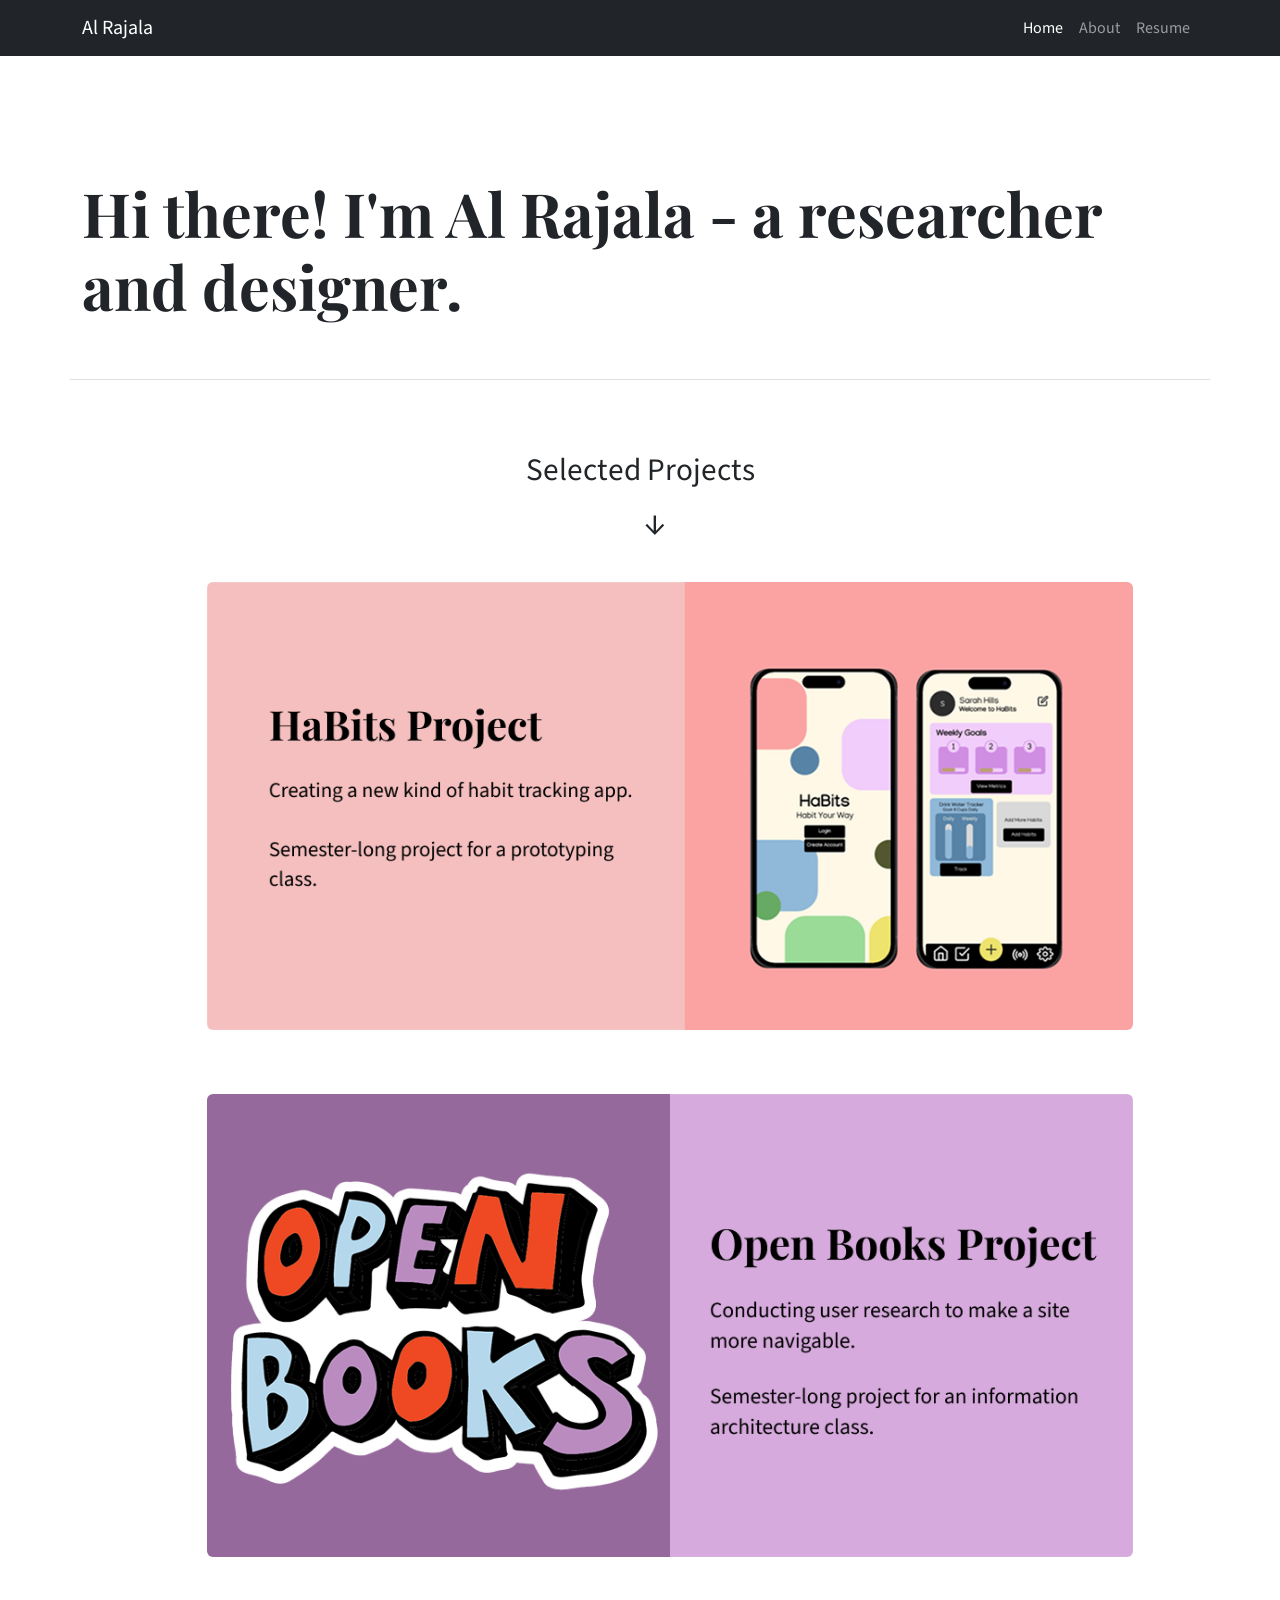
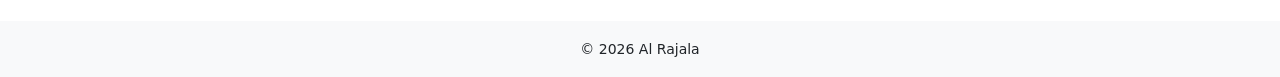
==== index.html @ c2e00888 "Add files via upload" ====
<!DOCTYPE html>
<html lang="en">
<head>
  <meta charset="UTF-8">
  <meta name="viewport" content="width=device-width, initial-scale=1">
  <title>Home | My Portfolio</title>
  <link href="https://cdn.jsdelivr.net/npm/bootstrap@5.3.3/dist/css/bootstrap.min.css" rel="stylesheet">
  <link href="css/style.css" rel="stylesheet">

  <link rel="preconnect" href="https://fonts.googleapis.com">
<link rel="preconnect" href="https://fonts.gstatic.com" crossorigin>
<link href="https://fonts.googleapis.com/css2?family=Playfair+Display:ital,wght@0,400..900;1,400..900&family=Source+Sans+3:ital,wght@0,200..900;1,200..900&display=swap" rel="stylesheet">
</head>
<body>
  <!-- Sticky navigation bar -->
  <nav class="navbar navbar-expand-md navbar-dark bg-dark sticky-top">
    <div class="container">
      <a class="navbar-brand" href="index.html">Al Rajala</a>
      <button class="navbar-toggler" type="button" data-bs-toggle="collapse" data-bs-target="#mainNav"
              aria-controls="mainNav" aria-expanded="false" aria-label="Toggle navigation">
        <span class="navbar-toggler-icon"></span>
      </button>
      <div class="collapse navbar-collapse" id="mainNav">
        <ul class="navbar-nav ms-auto">
          <li class="nav-item"><a class="nav-link active" href="index.html" aria-current="page">Home</a></li>
          <li class="nav-item"><a class="nav-link" href="about.html">About</a></li>
          <li class="nav-item"><a class="nav-link" target="_blank" href="Rajala Web Design Resume Oct 2026.pdf">Resume</a></li>
        </ul>
      </div>
    </div>
  </nav>

  <main class="container py-4">

    <div class="row mt-5 mb-5"></div>
    <!-- Row 1: full-width heading -->
    <div class="row mt-5">
      <div class="col-12">
        <h1>Hi there! I'm Al Rajala - a researcher and designer.</h1>
      </div>
    </div>

    <div class="row mt-5 border-top">
      <center>
        <br><br><br>
        <h4>Selected Projects</h4>
        <p style="font-size: 35px">&#8595;</p>
      </center>

    </div>

    <!-- Row 2: image, 12 cols below large, 10 cols at large+ ; links to project page -->
    <div class="row mt-3">
      <div class="col-1"></div>
      <div class="col-lg-10">
        <p>
        <a href="habits.html">
          <img src="images/habitstile.png" class="img-fluid rounded" alt="Featured project placeholder image">
        </a></p>
        <br><br>
        <p>
        <a href="openbooks.html">
          <img src="images/openbookstile.png" class="img-fluid rounded" alt="Featured project placeholder image">
        </a></p>
      </div>
      <div class="col-1"></div>
    </div>
  </main>

  <footer class="bg-light text-center py-3 mt-4">
    <small>&copy; 2026 Al Rajala</small>
  </footer>

  <script src="https://cdn.jsdelivr.net/npm/bootstrap@5.3.3/dist/js/bootstrap.bundle.min.js"></script>
</body>
</html>
---- css/style.css ----
/* Custom styles — Bootstrap handles most layout */
body {
  display: flex;
  flex-direction: column;
  min-height: 100vh;
}
main { flex: 1; }
a img:hover { opacity: 0.85; }

.sidebar-sticky{ 
  top: 5rem;
}

h1{
  font-family: "Playfair Display", serif;
  font-size: 3.815rem;
  font-weight: 700;
}

h2{
  font-family: "Playfair Display", serif;
  font-size: 3.052rem; 
  font-weight: 700;
}

h3{
  font-family: "Playfair Display", serif; 
  font-size: 2.441rem; 
  font-weight: 700;
  scroll-margin-top: 100px;
}

h4{
  font-family: "Source Sans 3", sans-serif;
  font-size: 1.953rem;
  font-weight: 400;
}

h5{
  font-family: "Source Sans 3", sans-serif;
  font-size: 1.563rem;
  font-weight: 400;
}

h6{
  font-family: "Source Sans 3", sans-serif;
  font-size: 1.25rem; 
  font-weight: 400;
}

p{
  font-family: "Source Sans 3", sans-serif;
  font-size: 1rem;
  text-indent: 30px;
}

.sidebar{ 
  font-family: "Source Sans 3", sans-serif;
  font-size: 1rem;
  text-decoration: none;
}

.nav-item{ 
  font-family: "Source Sans 3", sans-serif !important;
}

.navbar-brand{ 
    font-family: "Source Sans 3", sans-serif !important;

}

a{
  color:#2C97A8;
}

a:hover{
  color:#3BBCD1;
}



.playfair-display-specs {
  font-family: "Playfair Display", serif;
  font-optical-sizing: auto;
  font-weight: 400;
  font-style: normal;
}


.source-sans-3-specs {
  font-family: "Source Sans 3", sans-serif;
  font-optical-sizing: auto;
  font-weight: 400;
  font-style: normal;
}
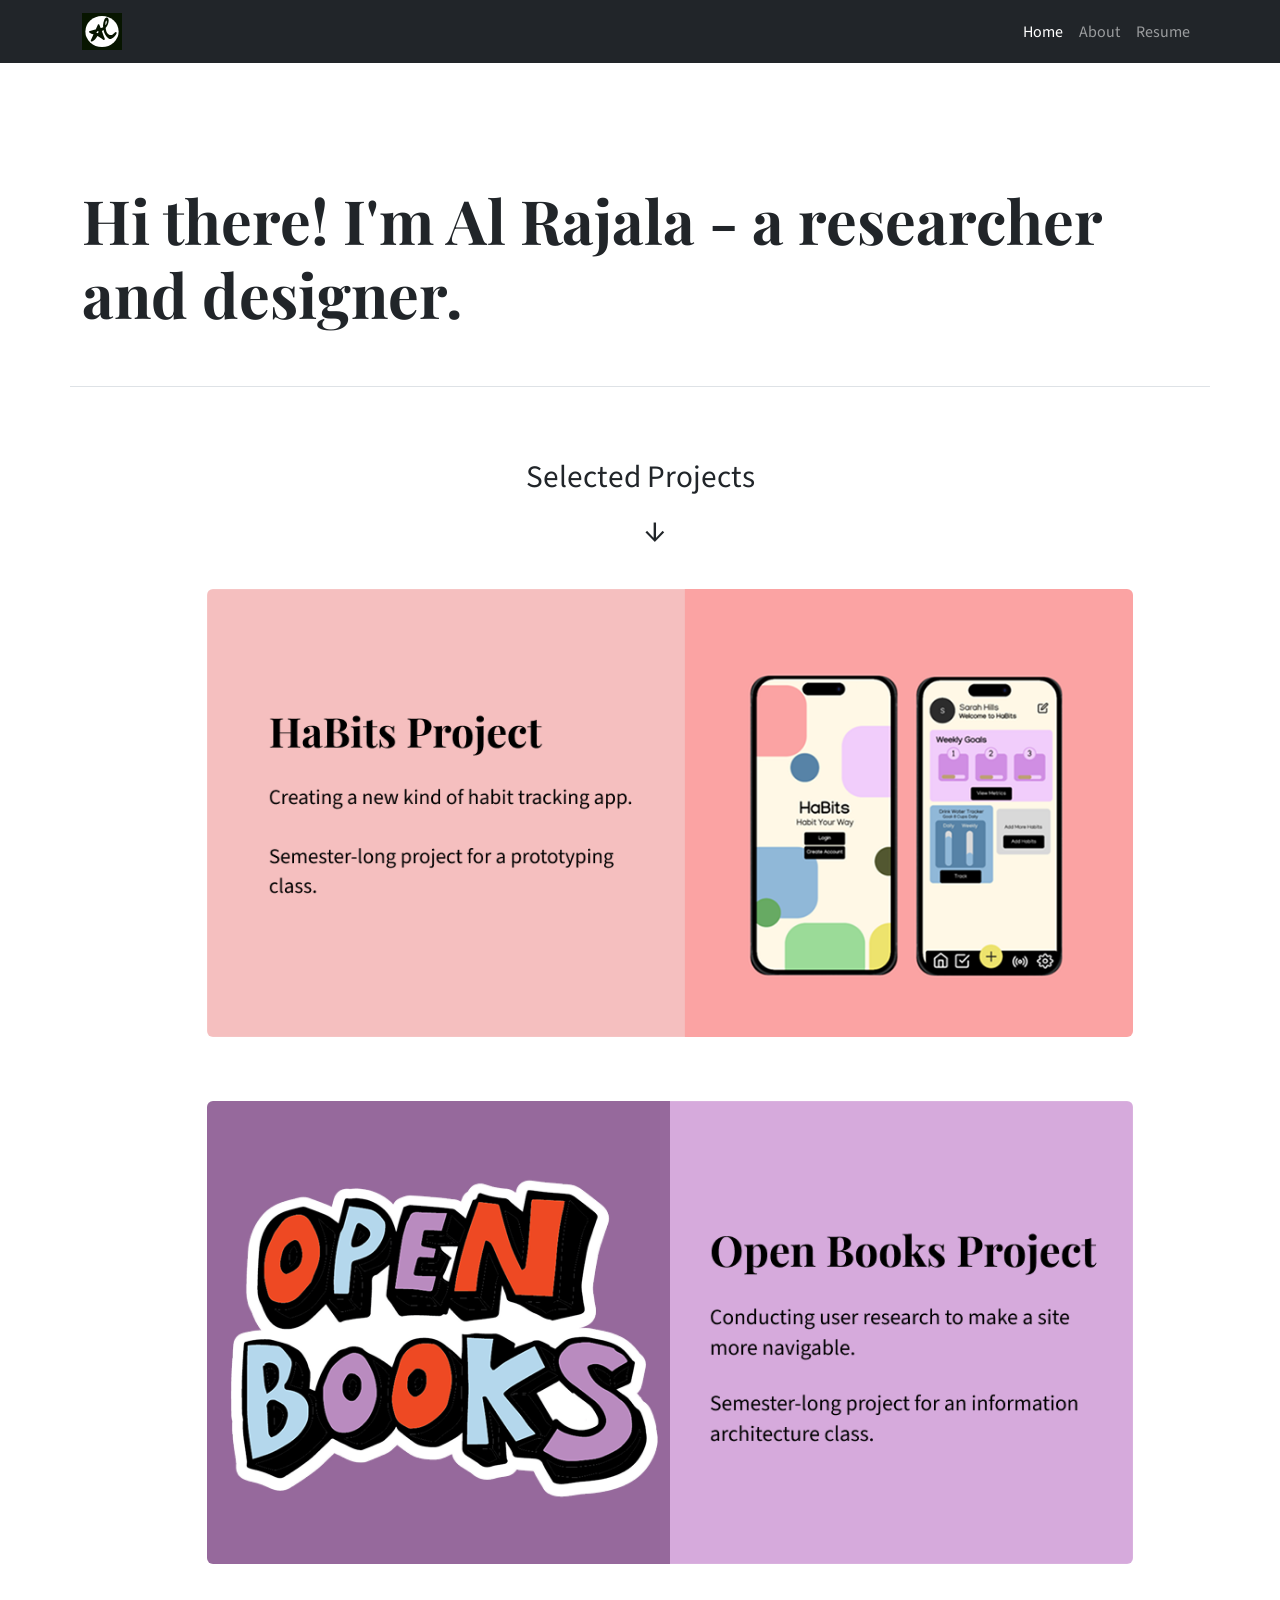
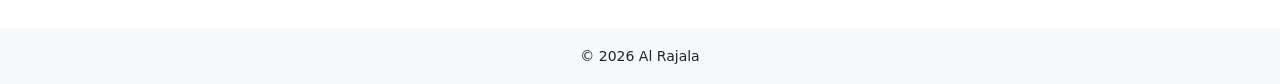
==== commit 26d2b0eb: "Add files via upload" ====
--- a/index.html
+++ b/index.html
@@ -15,7 +15,9 @@
   <!-- Sticky navigation bar -->
   <nav class="navbar navbar-expand-md navbar-dark bg-dark sticky-top">
     <div class="container">
-      <a class="navbar-brand" href="index.html">Al Rajala</a>
+      <a class="navbar-brand" href="index.html">
+        <img src="images/logo.svg" style="width:40px;">
+      </a>
       <button class="navbar-toggler" type="button" data-bs-toggle="collapse" data-bs-target="#mainNav"
               aria-controls="mainNav" aria-expanded="false" aria-label="Toggle navigation">
         <span class="navbar-toggler-icon"></span>
@@ -55,12 +57,12 @@
       <div class="col-lg-10">
         <p>
         <a href="habits.html">
-          <img src="images/habitstile.png" class="img-fluid rounded" alt="Featured project placeholder image">
+          <img src="images/habitstile.png" style="width:1000px;" class="img-fluid rounded" >
         </a></p>
         <br><br>
         <p>
         <a href="openbooks.html">
-          <img src="images/openbookstile.png" class="img-fluid rounded" alt="Featured project placeholder image">
+          <img src="images/openbookstile.png" class="img-fluid rounded" >
         </a></p>
       </div>
       <div class="col-1"></div>
--- a/css/style.css
+++ b/css/style.css
@@ -58,6 +58,11 @@
   font-family: "Source Sans 3", sans-serif;
   font-size: 1rem;
   text-decoration: none;
+  color: black;
+}
+
+.sidebar:hover{
+  color: lightgray;
 }
 
 .nav-item{ 
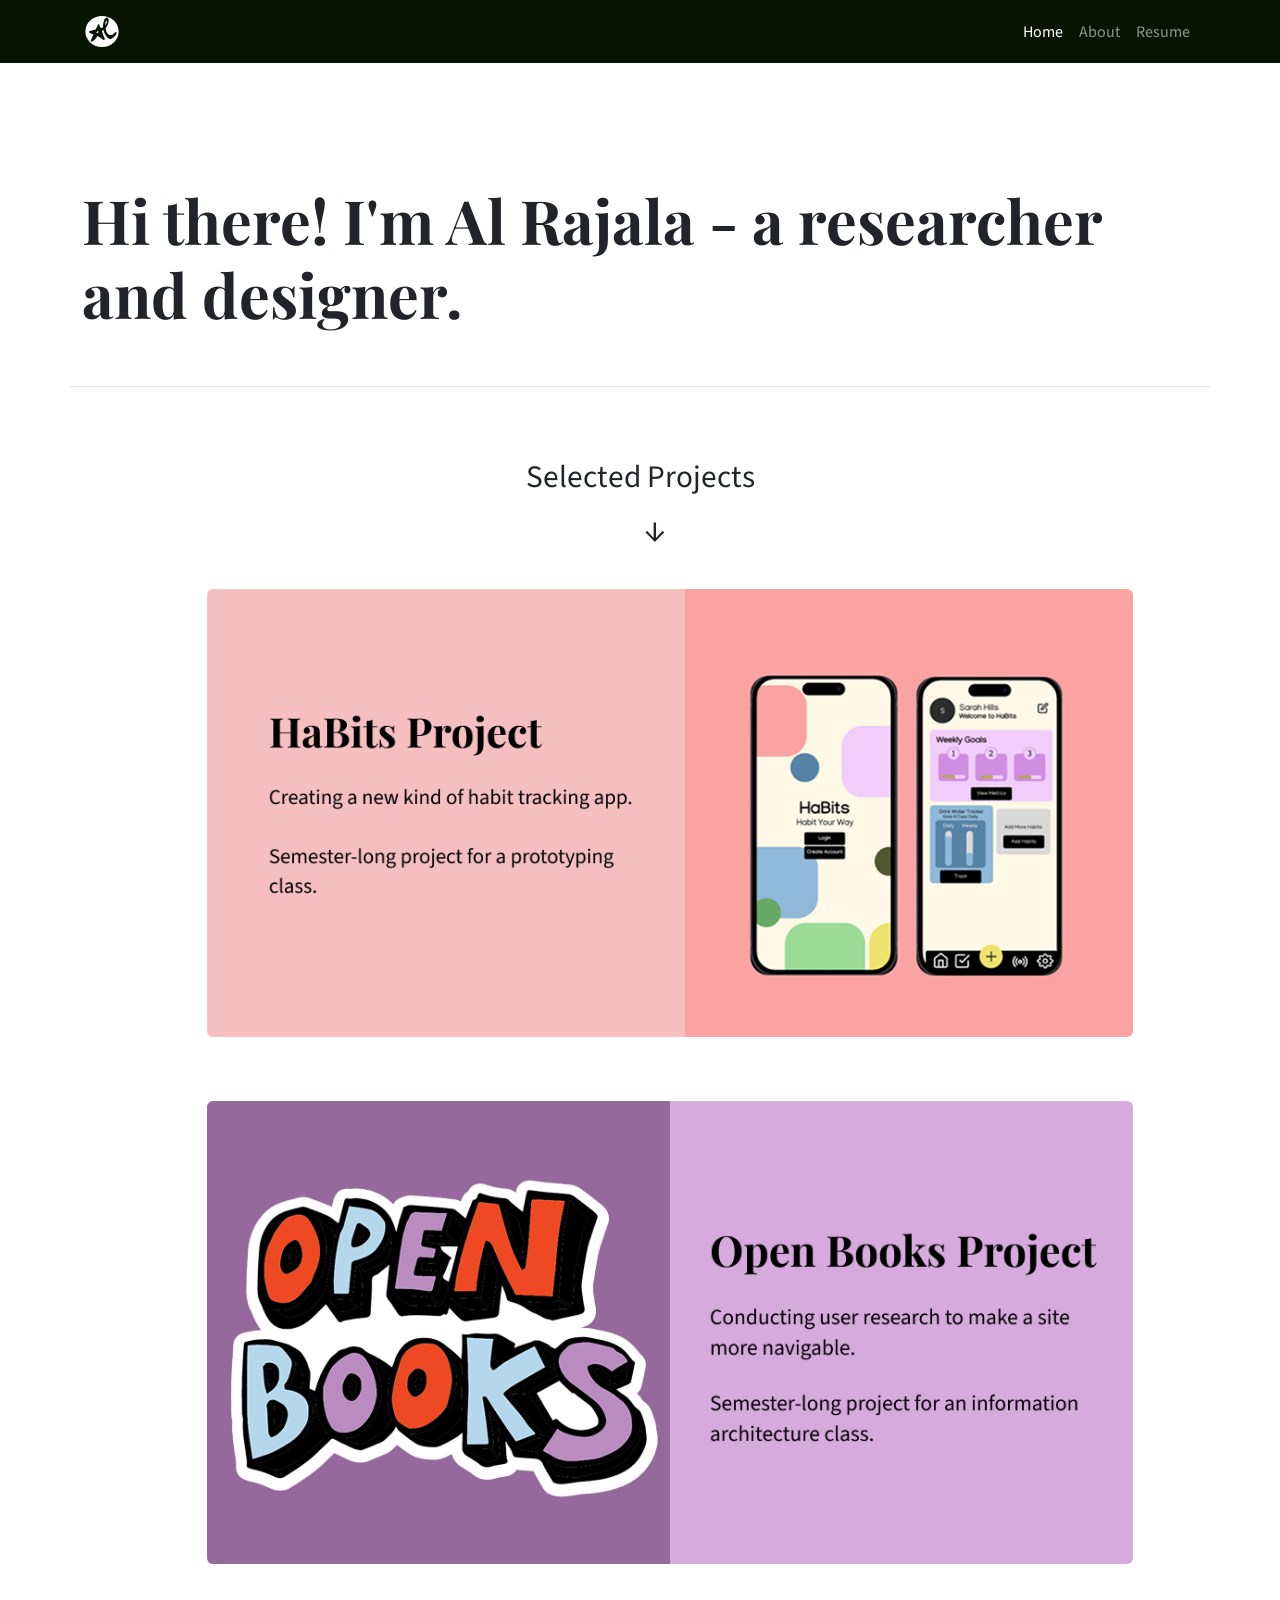
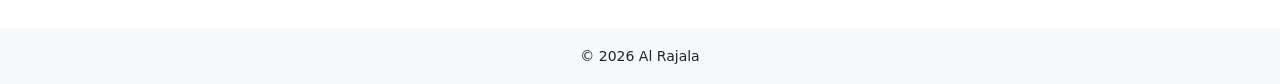
==== commit 129de591: "Add files via upload" ====
--- a/index.html
+++ b/index.html
@@ -13,7 +13,7 @@
 </head>
 <body>
   <!-- Sticky navigation bar -->
-  <nav class="navbar navbar-expand-md navbar-dark bg-dark sticky-top">
+  <nav class="navbar navbar-expand-md navbar-dark sticky-top">
     <div class="container">
       <a class="navbar-brand" href="index.html">
         <img src="images/logo.svg" style="width:40px;">
--- a/css/style.css
+++ b/css/style.css
@@ -69,9 +69,8 @@
   font-family: "Source Sans 3", sans-serif !important;
 }
 
-.navbar-brand{ 
-    font-family: "Source Sans 3", sans-serif !important;
-
+.navbar{ 
+    background-color: #071500 !important;
 }
 
 a{
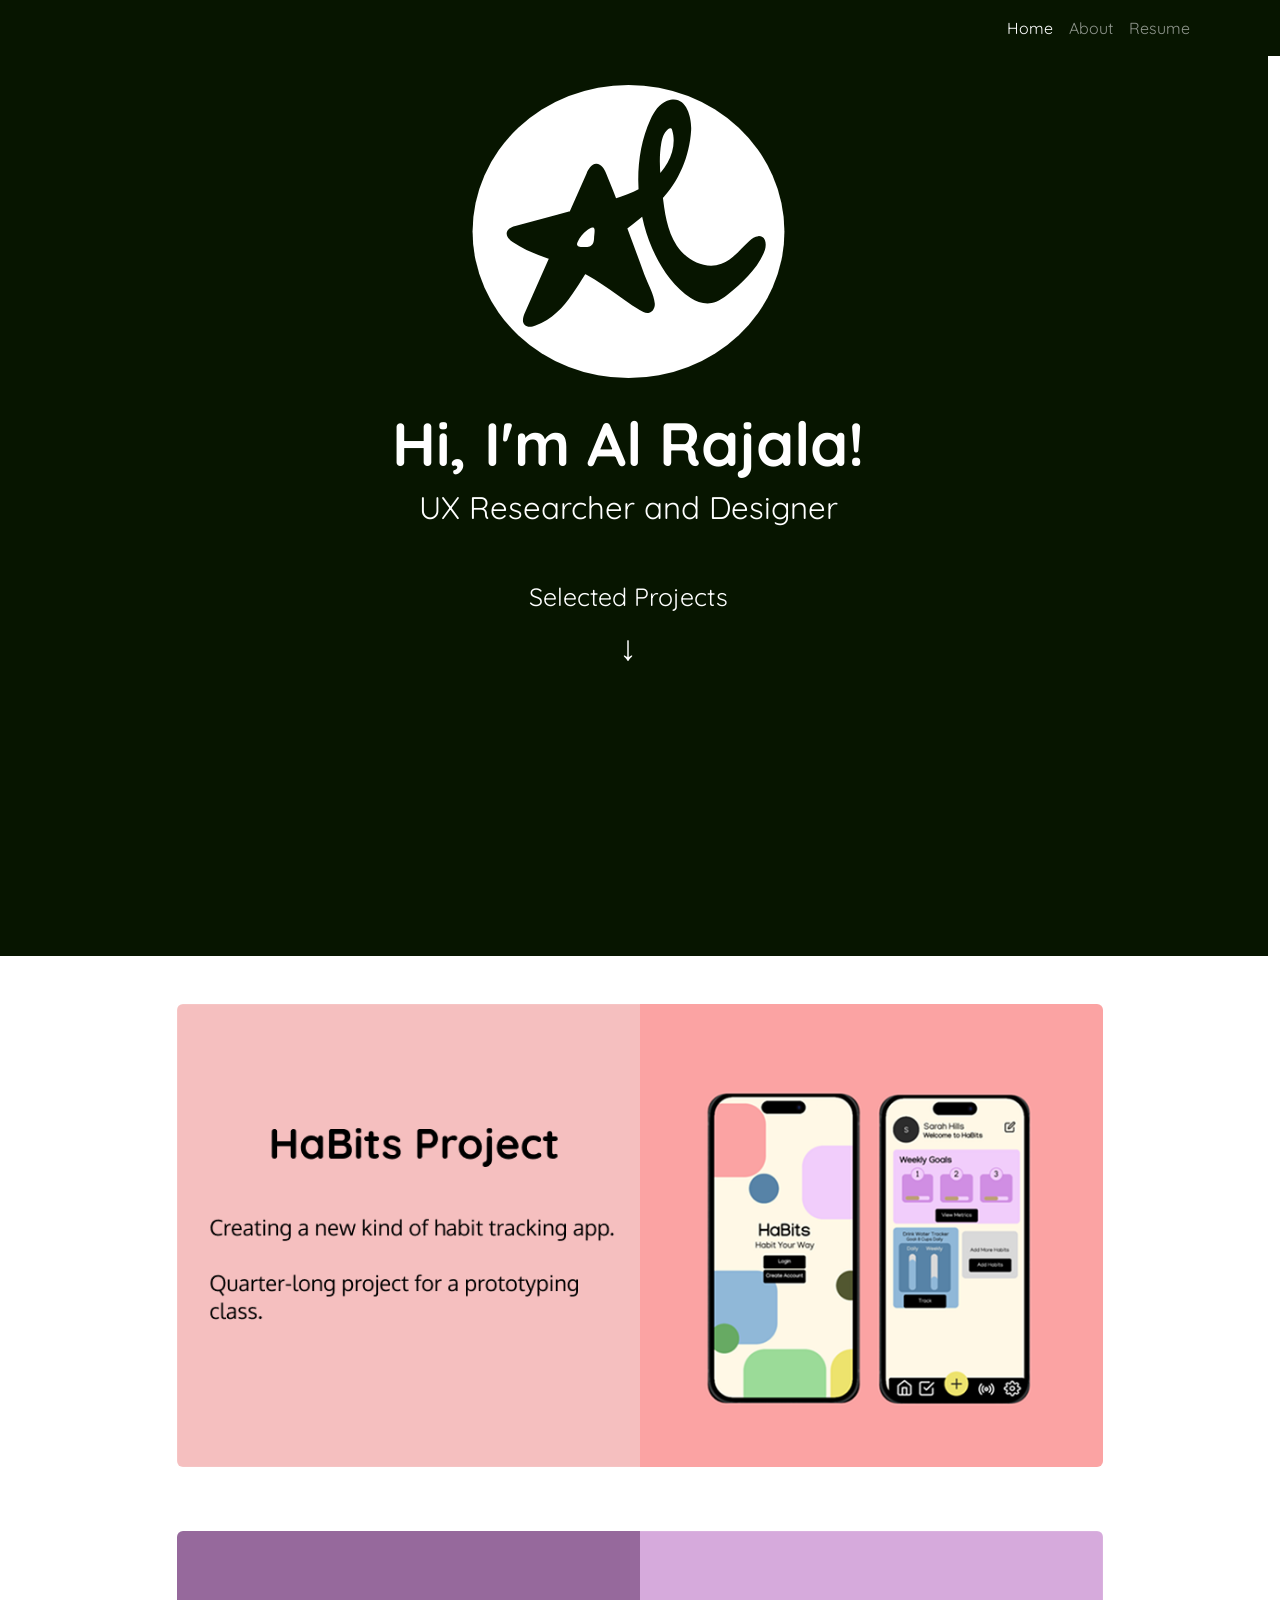
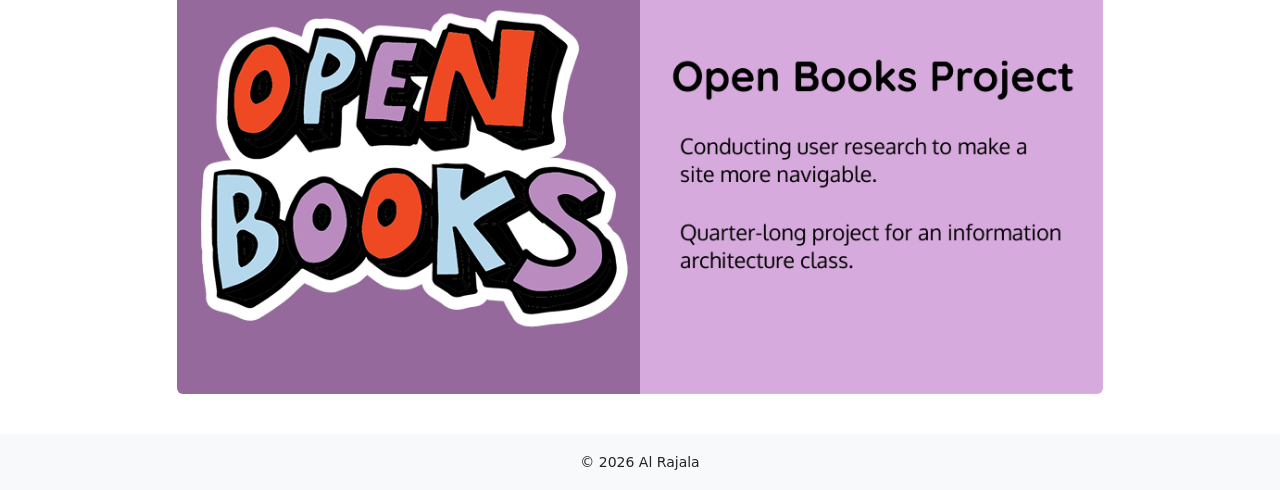
==== commit c166e7d9: "Add files via upload" ====
--- a/index.html
+++ b/index.html
@@ -9,15 +9,13 @@
 
   <link rel="preconnect" href="https://fonts.googleapis.com">
 <link rel="preconnect" href="https://fonts.gstatic.com" crossorigin>
-<link href="https://fonts.googleapis.com/css2?family=Playfair+Display:ital,wght@0,400..900;1,400..900&family=Source+Sans+3:ital,wght@0,200..900;1,200..900&display=swap" rel="stylesheet">
+<link href="https://fonts.googleapis.com/css2?family=Oxygen:wght@300;400;700&family=Quicksand:wght@300..700&display=swap" rel="stylesheet">
 </head>
 <body>
   <!-- Sticky navigation bar -->
   <nav class="navbar navbar-expand-md navbar-dark sticky-top">
     <div class="container">
-      <a class="navbar-brand" href="index.html">
-        <img src="images/logo.svg" style="width:40px;">
-      </a>
+      
       <button class="navbar-toggler" type="button" data-bs-toggle="collapse" data-bs-target="#mainNav"
               aria-controls="mainNav" aria-expanded="false" aria-label="Toggle navigation">
         <span class="navbar-toggler-icon"></span>
@@ -32,27 +30,26 @@
     </div>
   </nav>
 
-  <main class="container py-4">
-
-    <div class="row mt-5 mb-5"></div>
-    <!-- Row 1: full-width heading -->
-    <div class="row mt-5">
+ <!-- Row 1 -->
+    <div class="row w-100 vh-100" style="padding:0 !important; background-color: #071500; color: white;">
       <div class="col-12">
-        <h1>Hi there! I'm Al Rajala - a researcher and designer.</h1>
+        <center>
+       <img src="images/logo.svg" style="width: 375px;">
+       <h1>Hi, I'm Al Rajala!</h1>
+       <h4>UX Researcher and Designer</h4>
+       <br><br>
+       <h5>Selected Projects</h5>
+        <p style="font-size: 35px">&#8595;</p>
+        </center>
       </div>
     </div>
 
-    <div class="row mt-5 border-top">
-      <center>
-        <br><br><br>
-        <h4>Selected Projects</h4>
-        <p style="font-size: 35px">&#8595;</p>
-      </center>
-
-    </div>
+  <main class="container">
+   
+   
 
     <!-- Row 2: image, 12 cols below large, 10 cols at large+ ; links to project page -->
-    <div class="row mt-3">
+    <div class="row mt-5">
       <div class="col-1"></div>
       <div class="col-lg-10">
         <p>
--- a/css/style.css
+++ b/css/style.css
@@ -12,50 +12,49 @@
 }
 
 h1{
-  font-family: "Playfair Display", serif;
+  font-family: "Quicksand", sans-serif;
   font-size: 3.815rem;
   font-weight: 700;
 }
 
 h2{
-  font-family: "Playfair Display", serif;
+  font-family: "Quicksand", sans-serif;
   font-size: 3.052rem; 
   font-weight: 700;
 }
 
 h3{
-  font-family: "Playfair Display", serif; 
+  font-family: "Quicksand", sans-serif;
   font-size: 2.441rem; 
   font-weight: 700;
   scroll-margin-top: 100px;
 }
 
 h4{
-  font-family: "Source Sans 3", sans-serif;
+ font-family: "Quicksand", sans-serif;
   font-size: 1.953rem;
   font-weight: 400;
 }
 
 h5{
-  font-family: "Source Sans 3", sans-serif;
+  font-family: "Quicksand", sans-serif;
   font-size: 1.563rem;
   font-weight: 400;
 }
 
 h6{
-  font-family: "Source Sans 3", sans-serif;
+  font-family: "Oxygen", sans-serif;
   font-size: 1.25rem; 
   font-weight: 400;
 }
 
 p{
-  font-family: "Source Sans 3", sans-serif;
+  font-family: "Oxygen", sans-serif;
   font-size: 1rem;
-  text-indent: 30px;
 }
 
 .sidebar{ 
-  font-family: "Source Sans 3", sans-serif;
+  font-family: "Oxygen", sans-serif;
   font-size: 1rem;
   text-decoration: none;
   color: black;
@@ -66,7 +65,7 @@
 }
 
 .nav-item{ 
-  font-family: "Source Sans 3", sans-serif !important;
+   font-family: "Quicksand", sans-serif !important;
 }
 
 .navbar{ 
@@ -81,19 +80,64 @@
   color:#3BBCD1;
 }
 
-
-
-.playfair-display-specs {
-  font-family: "Playfair Display", serif;
+.quicksand-specs {
+  font-family: "Quicksand", sans-serif;
   font-optical-sizing: auto;
   font-weight: 400;
   font-style: normal;
 }
 
+.oxygen-light {
+  font-family: "Oxygen", sans-serif;
+  font-weight: 300;
+  font-style: normal;
+}
 
-.source-sans-3-specs {
-  font-family: "Source Sans 3", sans-serif;
-  font-optical-sizing: auto;
+.oxygen-regular {
+  font-family: "Oxygen", sans-serif;
   font-weight: 400;
   font-style: normal;
-}+}
+
+.oxygen-bold {
+  font-family: "Oxygen", sans-serif;
+  font-weight: 700;
+  font-style: normal;
+}
+
+/* CSS for overview table */
+
+.ds-overview-table {
+  width: 100%;
+  border-collapse: separate;
+  border-spacing: 0;
+  border: 1px solid #999999;
+  border-radius: 10px;
+  font-variant-numeric: tabular-nums;
+}
+.ds-overview-table th,
+.ds-overview-table td { padding: 7px ; width: 25%; vertical-align: top; }
+.ds-overview-table thead th {
+  background: transparent;
+  color: black;
+  font-family: "Quicksand", sans-serif;
+  font-size: 1.563rem;
+  font-weight: 600;
+}
+.ds-overview-table tbody td {
+  background: transparent;
+  font-family: "Quicksand", sans-serif;
+}
+.ds-overview-table th + th, .ds-overview-table td + td { border-left: 1px solid #999999; }
+.table-scroll { overflow-x: auto; }
+
+/* CSS for tldr boxes */
+
+.ds-tldr { 
+  display: flex; 
+  flex-direction: 
+  column; height: 100%;
+  background: lightgrey;
+  border-radius: 10px;
+  padding:10px;
+}
